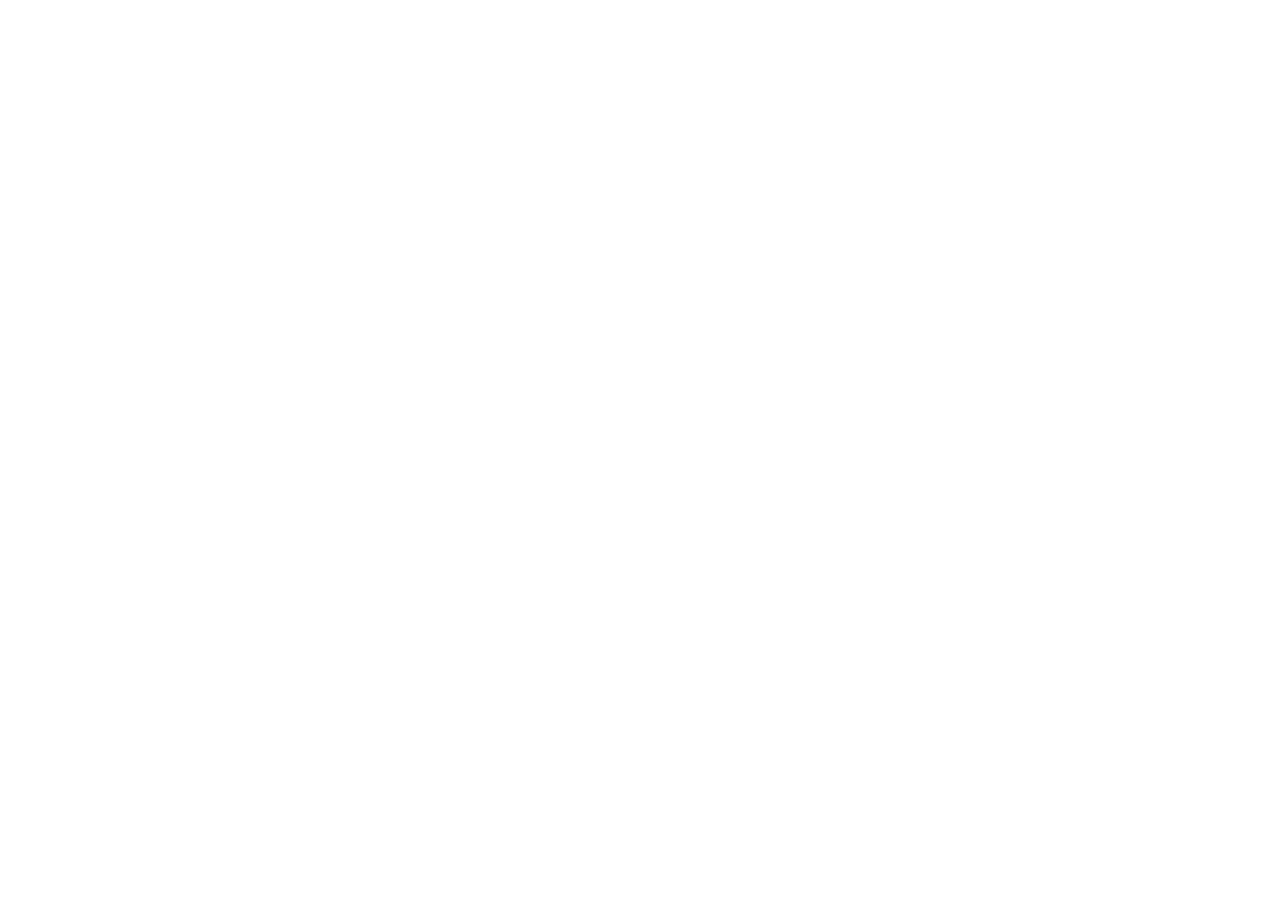
==== index.html @ f864d7c6 "terminei o dino's cardápio" ====
<!DOCTYPE html>
<html lang="pt-br">
<head>
    <meta charset="UTF-8">
    <meta name="viewport" content="width=device-width, initial-scale=1.0">
    <title>Dino's Pizzaria</title>
    <link rel="stylesheet" href="style.css">
</head>
<body>
    
</body>
</html>
---- style.css ----
/* RESET */
* {
    box-sizing: border-box;
    padding: 0;
    border: 0;
    margin: 0;
}

a {
    text-decoration: none;
}
/* FONTES */
@font-face {
    font-family: 'Montserrat';
    src: url(fonts/Montserrat/Montserrat-VariableFont_wght.ttf);
}

@font-face {
    font-family: 'Limelight';
    src: url(fonts/Limelight/Limelight-Regular.ttf);
}
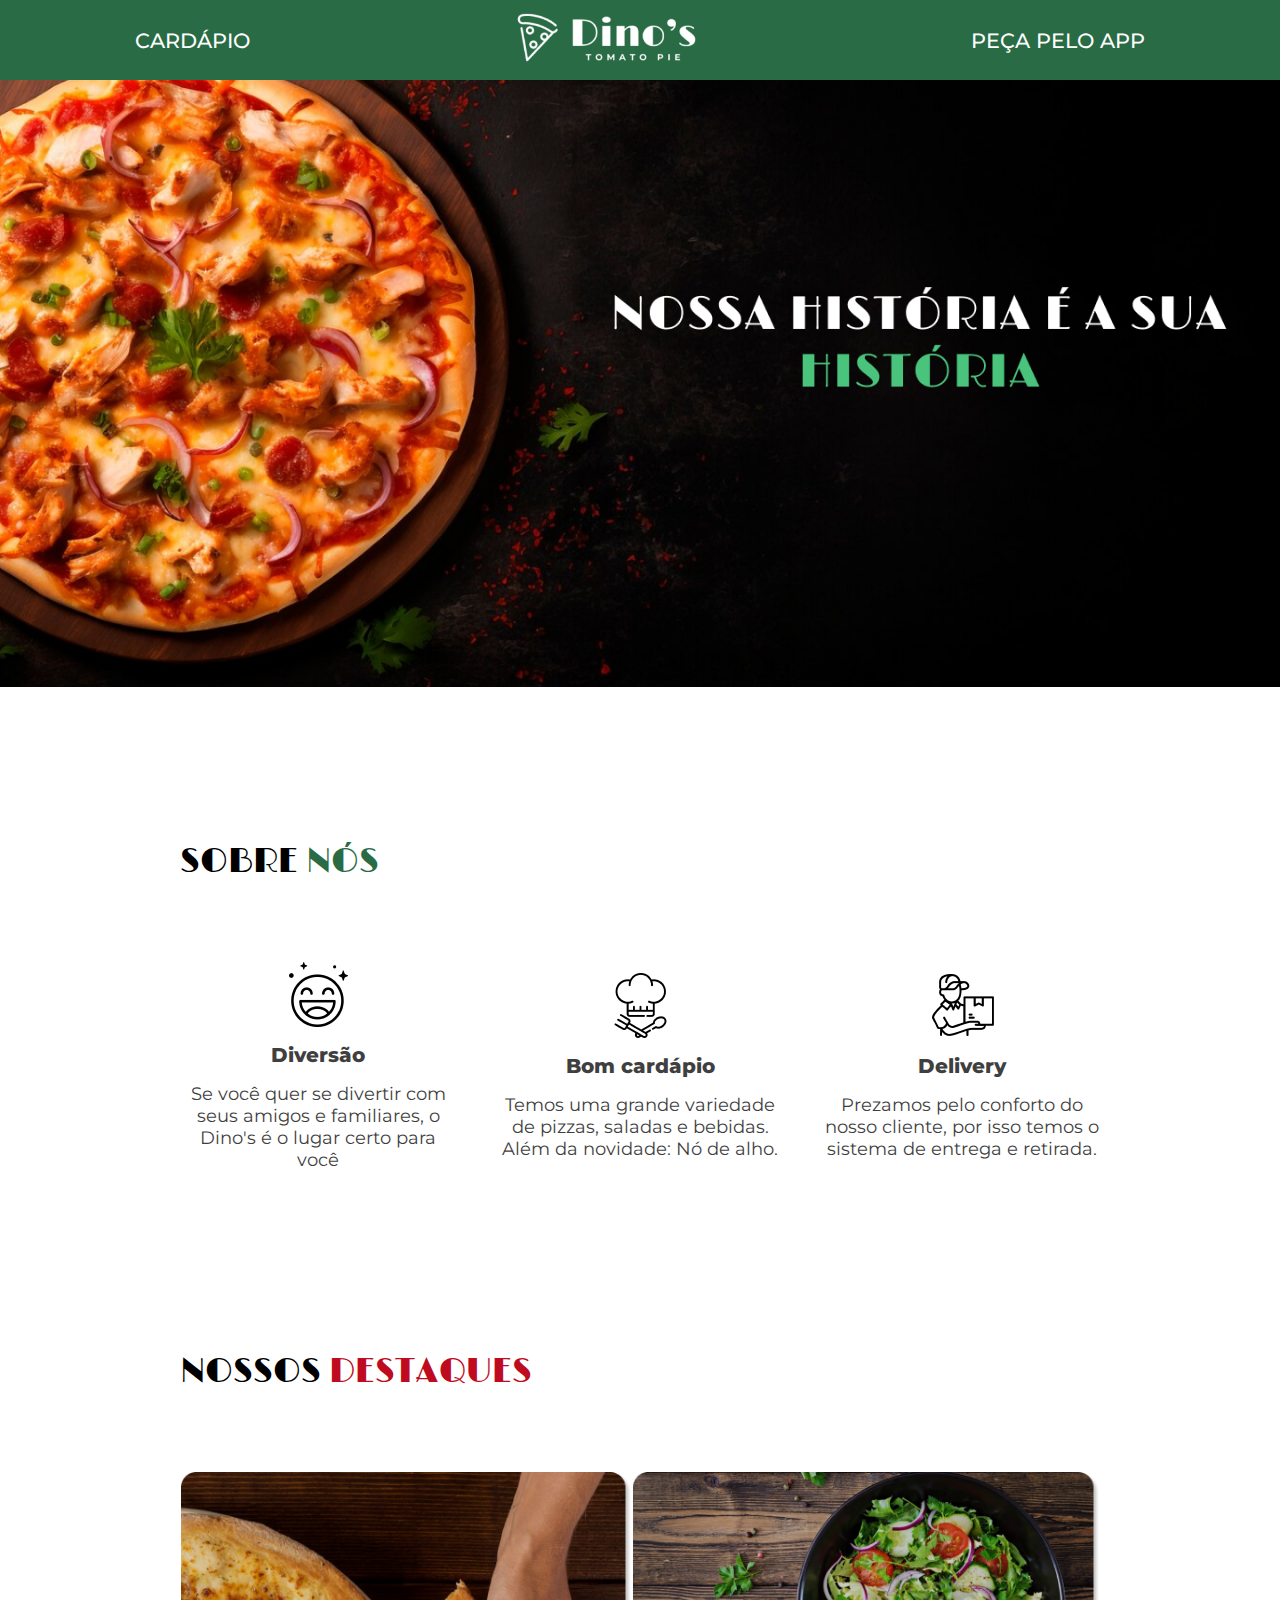
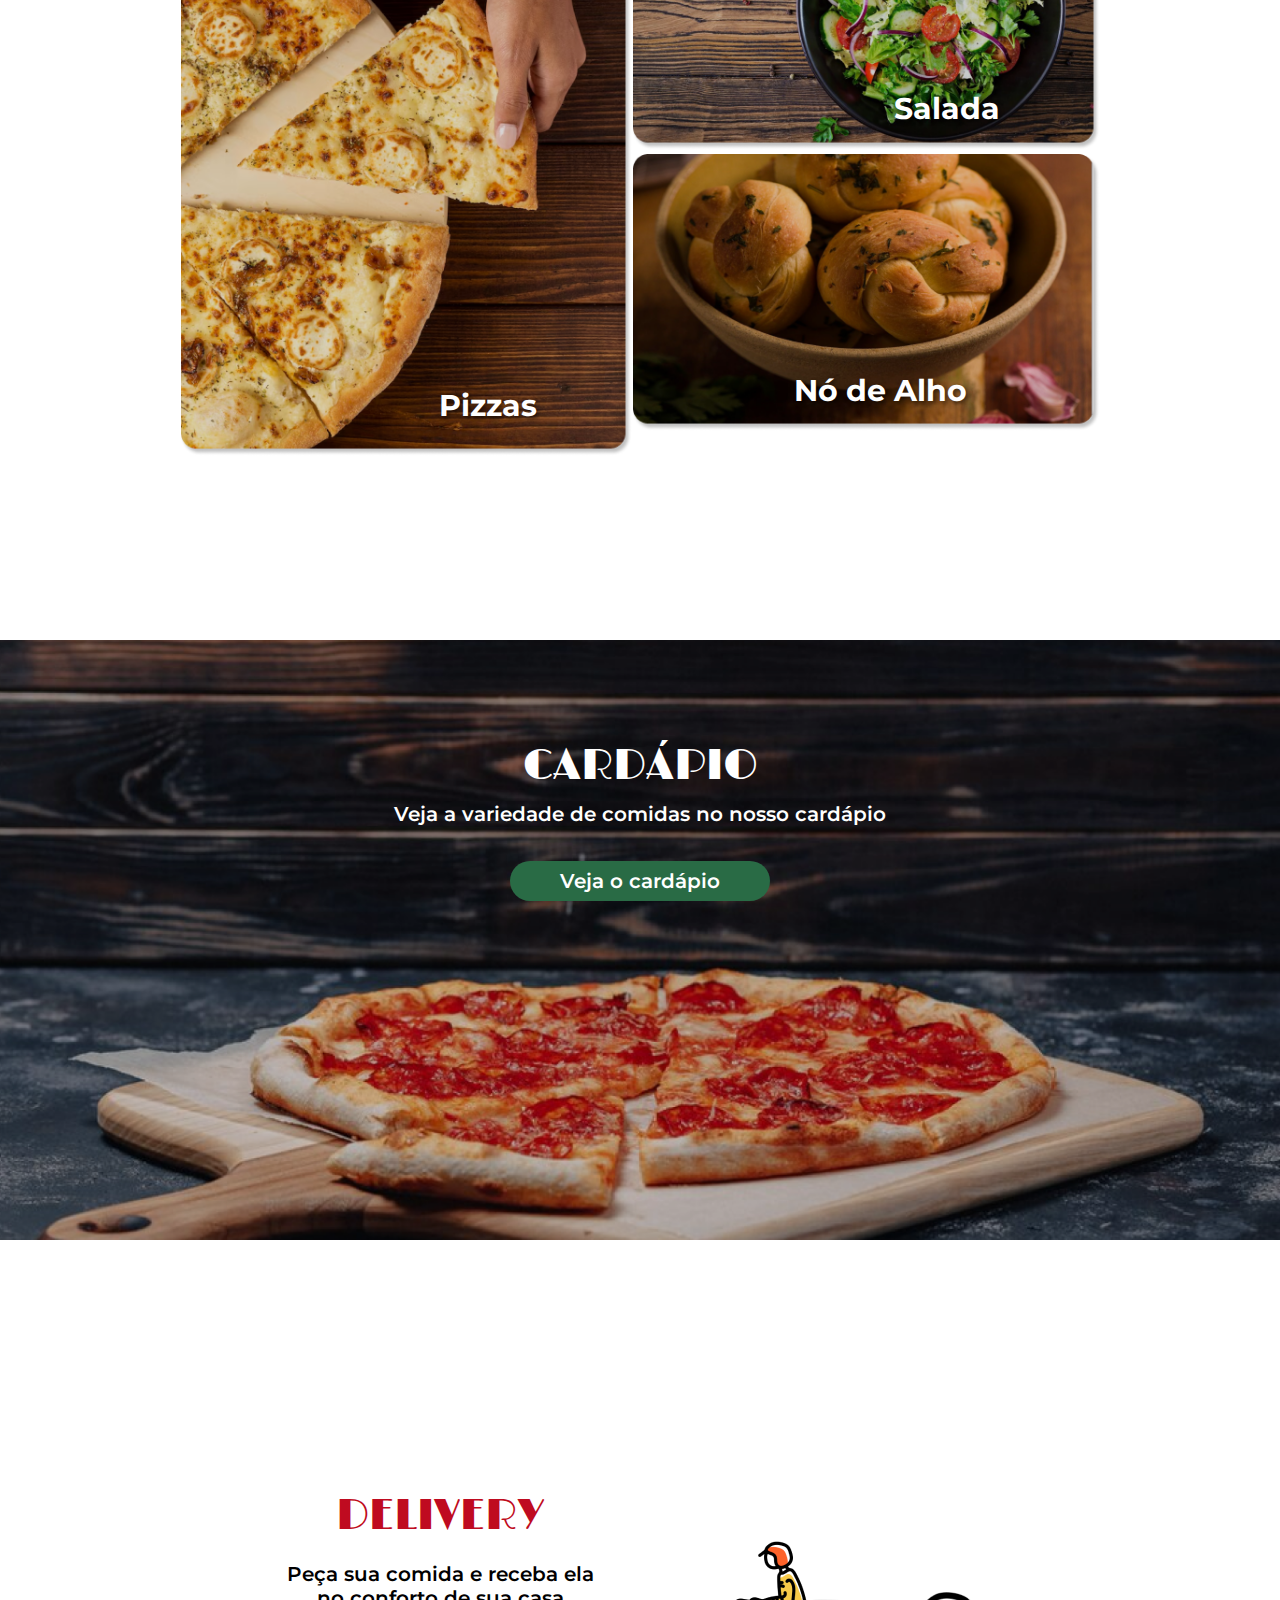
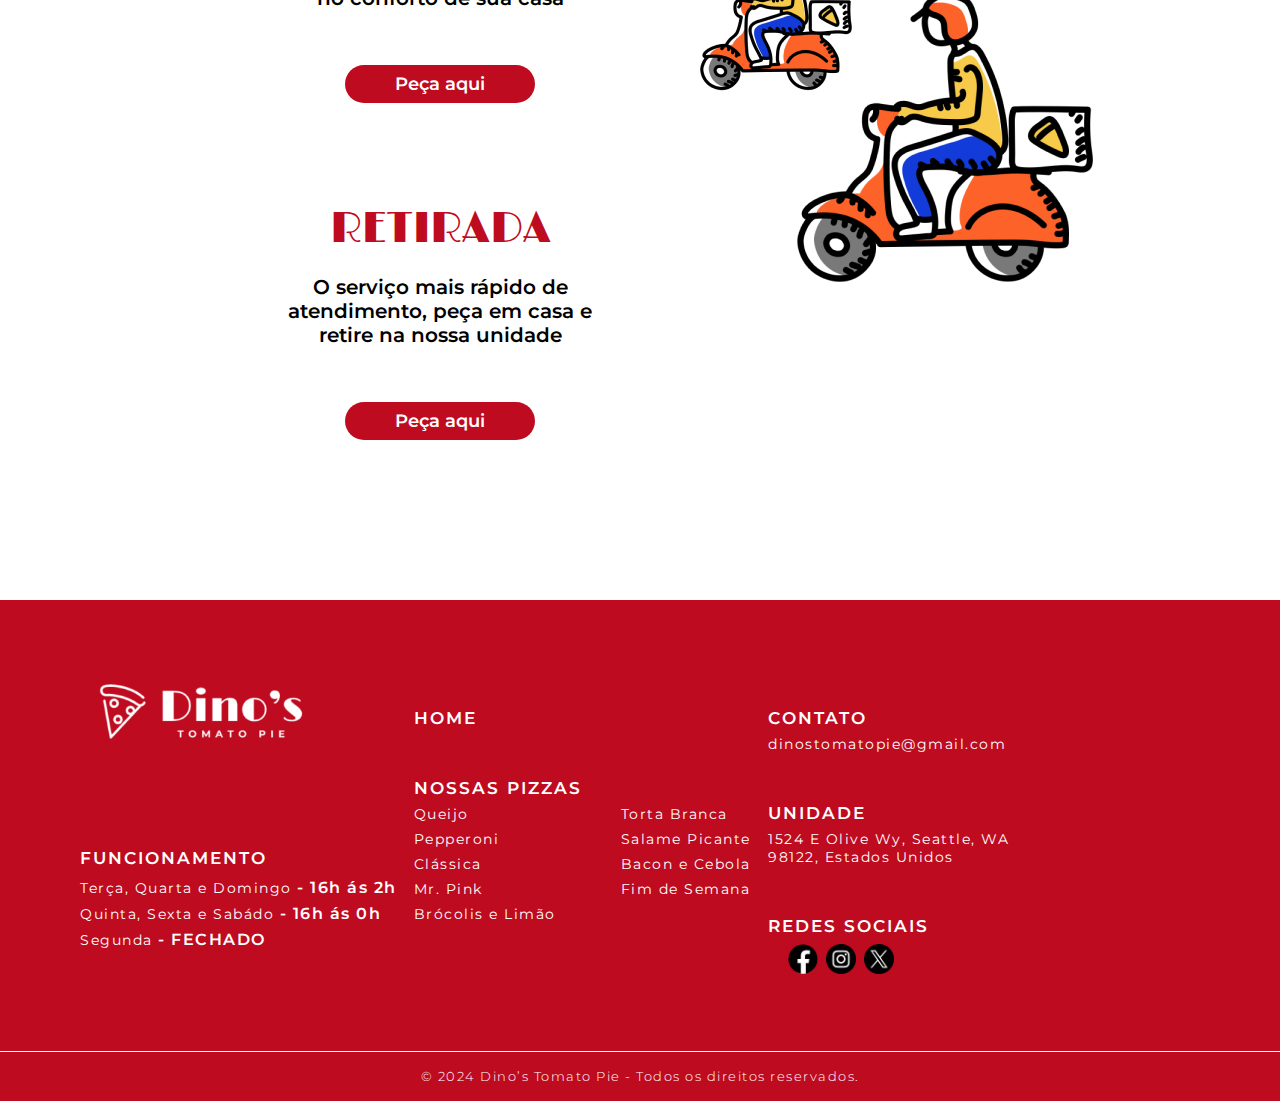
==== commit 4d39049f: "." ====
--- a/index.html
+++ b/index.html
@@ -1,12 +1,180 @@
 <!DOCTYPE html>
 <html lang="pt-br">
+
 <head>
     <meta charset="UTF-8">
     <meta name="viewport" content="width=device-width, initial-scale=1.0">
-    <title>Dino's Pizzaria</title>
+    <title>Dino's Tomato Pie</title>
     <link rel="stylesheet" href="style.css">
 </head>
+
 <body>
-    
+    <header id="header">
+        <div class="cabecalho">
+            <div class="item">
+                <a href="">CARDÁPIO</a>
+            </div>
+            <div class="itemImagem">
+                <a href="index.html"><img src="img/logo.png" alt=""></a>
+            </div>
+            <div class="item">
+                <a href="">PEÇA PELO APP</a>
+            </div>
+        </div>
+    </header>
+    <main>
+        <div class="inicio">
+            <img src="img/principalIndex.png" alt="Imagem da pizza">
+        </div>
+        <div class="container">
+            <div class="sobreNos">
+                <p class="tituloIndex">SOBRE <span>NÓS</span></p>
+                <div class="sobreGeral">
+                    <div class="beneficios">
+                        <img src="img/diversao.png" alt="Carinha sorrindo">
+                        <p class="titulo-menor">Diversão</p>
+                        <p class="texto-sobre">Se você quer se divertir com seus amigos e familiares, o Dino's é o lugar
+                            certo para você</p>
+                    </div>
+                    <div class="beneficios">
+                        <img src="img/bomCardapio.png" alt="icon de chef">
+                        <p class="titulo-menor">Bom cardápio</p>
+                        <p class="texto-sobre">Temos uma grande variedade de pizzas, saladas e bebidas. Além da
+                            novidade: Nó de alho.</p>
+                    </div>
+                    <div class="beneficios">
+                        <img src="img/delivery.png" alt="homem segurando caixa">
+                        <p class="titulo-menor">Delivery</p>
+                        <p class="texto-sobre">Prezamos pelo conforto do nosso cliente, por isso temos o sistema de
+                            entrega e retirada.</p>
+                    </div>
+                </div>
+            </div>
+
+            <section id="destaques">
+                <div class="nossosDestaques">
+                    <p class="tituloIndex">NOSSOS <span>DESTAQUES</span></p>
+                    <div class="destaques-grid">
+                        <div class="destaque-item">
+                            <img src="img/pizzas.png" alt="Pizza">
+                            <h3>Pizzas</h3>
+                        </div>
+                        <div class="destaque-separado">
+                            <div class="destaque-item">
+                                <img src="img/saladaIndex.png" alt="Salada">
+                                <h3>Salada</h3>
+                            </div>
+                            <div class="destaque-item">
+                                <img src="img/noDeAlho.png" alt="Nó de Alho">
+                                <h3>Nó de Alho</h3>
+                            </div>
+                        </div>
+                    </div>
+                </div>
+            </section>
+        </div>
+        <section id="cardapio">
+            <div class="cardapio">
+                <p class="titulo-cardapio">CARDÁPIO</p>
+                <p class="texto-cardapio">Veja a variedade de comidas no nosso cardápio</p>
+                <button class="button-cardapio" onclick="window.location.href='cardapio.html'">Veja o cardápio</button>
+            </div>
+        </section>
+
+        <div class="container">
+            <section id="delivery">
+                <div class="deliveryEretirada">
+                    <div class="textos-delivery">
+                        <div class="delivery">
+                            <p class="titulo-cardapio titulo-delivery">DELIVERY</p>
+                            <p class="texto-delivery">Peça sua comida e receba ela no conforto de sua casa</p>
+                            <button class="peca">Peça aqui</button>
+                        </div>
+                        <div class="delivery">
+                            <p class="titulo-cardapio titulo-delivery">RETIRADA</p>
+                            <p class="texto-delivery">O serviço mais rápido de atendimento, peça em casa e retire na nossa unidade</p>
+                            <button class="peca">Peça aqui</button>
+                        </div>
+                    </div>
+                    <div class="imagem-delivery">
+                        <img src="img/deliveryRetirada.png" alt="motoqueiro com caixas">
+                    </div>
+                </div>
+            </section>
+        </div>
+
+
+
+    </main>
+    <footer id="footer">
+        <div class="colunas">
+            <div class="coluna1">
+                <a href="#header">
+                    <div class="logo">
+                        <img src="img/logo.png" alt="logo" class="logoIMG">
+                    </div>
+                </a>
+                <div class="funcionamento">
+                    <p class="titulo">FUNCIONAMENTO</p>
+                    <div class="horarios">
+                        <p class="texto">Terça, Quarta e Domingo <span>- 16h ás 2h</span></p>
+                        <p class="texto">Quinta, Sexta e Sabádo <span>- 16h ás 0h</span></p>
+                        <p class="texto">Segunda <span>- FECHADO</span></p>
+                    </div>
+                </div>
+            </div>
+            <div class="coluna2">
+                <a href="#header">
+                    <div class="home">
+                        <p class="titulo">HOME</p>
+                    </div>
+                </a>
+                <div class="nossasPizzas">
+                    <p class="titulo">NOSSAS PIZZAS</p>
+                    <div class="pizzas">
+                        <div class="parte1">
+                            <p class="texto">Queijo</p>
+                            <p class="texto">Pepperoni</p>
+                            <p class="texto">Clássica</p>
+                            <p class="texto">Mr. Pink</p>
+                            <p class="texto">Brócolis e Limão</p>
+                        </div>
+                        <div class="parte2">
+                            <p class="texto">Torta Branca</p>
+                            <p class="texto">Salame Picante</p>
+                            <p class="texto">Bacon e Cebola</p>
+                            <p class="texto">Fim de Semana</p>
+                        </div>
+                    </div>
+                </div>
+            </div>
+            <div class="coluna3">
+                <div class="contato">
+                    <p class="titulo">CONTATO</p>
+                    <p class="texto">dinostomatopie@gmail.com</p>
+                </div>
+                <div class="unidade">
+                    <p class="titulo">UNIDADE</p>
+                    <p class="texto">1524 E Olive Wy, Seattle, WA 98122, Estados Unidos</p>
+                </div>
+                <div class="redes">
+                    <p class="titulo">REDES SOCIAIS</p>
+                    <div class="imagensRedes">
+                        <a href="https://www.facebook.com/Dinostomatopie/"><img src="img/facebook.png" alt="facebook"
+                                class="redesIMG"></a>
+                        <a href="https://www.instagram.com/dinosseattle/"><img src="img/instagram.png" alt="instagram"
+                                class="redesIMG"></a>
+                        <a href="https://twitter.com/dinostomatopie"><img src="img/twitter.png" alt="twitter"
+                                class="redesIMG"></a>
+                    </div>
+                </div>
+            </div>
+        </div>
+        <div class="linha"></div>
+        <div class="final">
+            <p class="textoFinal">© 2024 Dino’s Tomato Pie - Todos os direitos reservados.</p>
+        </div>
+    </footer>
 </body>
+
 </html>--- a/style.css
+++ b/style.css
@@ -8,6 +8,7 @@
 
 a {
     text-decoration: none;
+    color: #fff;
 }
 /* FONTES */
 @font-face {
@@ -18,4 +19,293 @@
 @font-face {
     font-family: 'Limelight';
     src: url(fonts/Limelight/Limelight-Regular.ttf);
+}
+
+/* CABEÇALHO */
+#header {
+    background-color: #296B45;
+    position: fixed;
+    width: 100%;
+    z-index: 100;
+}
+
+.cabecalho {
+    display: flex;
+    align-items: center;
+    justify-content: space-around;
+    padding: 10px;
+}
+
+.itemImagem img {
+    width: 220px;
+}
+
+.item {
+    font: 500 2.3vh 'Montserrat', sans-serif;
+}
+
+.item a {
+    color: #fff;
+}
+
+/* CONTEUDO */
+.inicio img{
+    width: 100%;
+}
+
+.container{
+    margin: 150px 180px 0 180px;
+}
+
+.tituloIndex{
+    font: 500 34px 'Limelight', sans-serif;
+}
+
+.sobreNos span{
+    color: #296B45;
+}
+
+.nossosDestaques span{
+    color: #BF0B20;
+}
+
+.sobreGeral{
+    display: flex;
+    flex-direction: row;
+    flex-wrap: wrap;
+    justify-content: space-between;
+    margin-top: 80px;
+}
+
+.beneficios{
+    display: flex;
+    flex-direction: column;
+    align-items: center;
+    justify-content: center;
+    width: 30%;
+    text-align: center;
+}
+
+.titulo-menor{
+    font: 800 20px 'Montserrat', sans-serif;
+    color: #3f3f3f;
+    margin-top: 16px;
+}
+
+.texto-sobre{
+    font: 400 18px 'Montserrat', sans-serif;
+    color: #3f3f3f;
+    margin-top: 16px;
+}
+
+.nossosDestaques {
+    margin-top: 80px;
+}
+
+.destaques-separado {
+    display: flex;
+    flex-direction: column;
+}
+
+.destaques-grid {
+    display: flex;
+    flex-direction: row;
+    margin-top: 80px;
+    justify-content: space-between;
+}
+
+#destaques {
+    margin-top: 180px;
+}
+
+.destaque-item {
+    position: relative;
+}
+
+.destaque-item img {
+    width: 100%;
+    height: auto;
+}
+
+.destaque-item h3 {
+    position: absolute;
+    bottom: 3%;
+    right: 10%;
+    transform: translate(-50%, -50%);
+    color: white;
+    text-shadow: 2px 2px 4px rgba(0, 0, 0, 0.6);
+    font: 700 30px 'Montserrat', sans-serif;
+}
+
+#cardapio {
+    margin-top: 180px;
+}
+
+.cardapio {
+    background-image: url('img/cardapioIndex.png');
+    background-repeat: no-repeat;
+    background-size: cover;
+    background-position: center;
+    height: 600px;
+    display: flex;
+    flex-direction: column;
+    justify-content: flex-start;
+    align-items: center;
+}
+
+.titulo-cardapio{
+    margin-top: 100px;
+    font: 500 43px 'Limelight', sans-serif;
+    color: #fff;
+}
+
+.texto-cardapio {
+    color: white;
+    margin-top: 10px;
+    font: 600 20px 'Montserrat', sans-serif;
+}
+
+.button-cardapio {
+    font: 600 20px 'Montserrat', sans-serif;
+    margin-top: 35px;
+    padding: 8px 50px;
+    color: white;
+    background-color: #296B45;
+    border-radius: 25px;
+    cursor: pointer;
+}
+
+.titulo-delivery{
+    color: #BF0B20;
+}
+
+.deliveryEretirada{
+    display: flex;
+    flex-direction: row;
+    justify-content: space-between;
+    align-items: center;
+}
+
+.texto-delivery {
+    font: 600 20px 'Montserrat', sans-serif;
+    margin: 20px 20%;
+}
+
+.delivery{
+    text-align: center;
+}
+
+.peca {
+    font: 600 18px 'Montserrat', sans-serif;
+    margin-top: 35px;
+    padding: 8px 50px;
+    color: white;
+    background-color: #BF0B20;
+    border-radius: 25px;
+    cursor: pointer;
+}
+
+
+/* RODAPE */
+footer{
+    background-color: #BF0B20;
+    color: white;
+    margin-top: 160px;
+}
+
+.colunas{
+    display: flex;
+    flex-direction: row;
+    justify-content: space-between;
+    padding: 80px;
+}
+
+.horarios span{
+    font: 600 16px 'Montserrat', sans-serif;
+}
+
+.titulo{
+    font: 600 17px 'Montserrat', sans-serif;
+    letter-spacing: 2px;
+}
+
+.texto{
+    font: 400 14px 'Montserrat', sans-serif;
+    letter-spacing: 1.5px;
+    margin-top: 7px;
+}
+
+.textoFinal{
+    font: 300 13px 'Montserrat', sans-serif;
+    letter-spacing: 1.5px;
+}
+
+.logoIMG{
+    width: 250px;
+}
+
+.funcionamento{
+    margin-top: 100px;
+}
+
+.horarios{
+    margin-top: 10px;
+}
+
+.nossasPizzas, .unidade, .redes{
+    margin-top: 50px;
+}
+
+.pizzas{
+    display: flex;
+    flex-direction: row;
+}
+
+.parte2{
+    margin-left: 65px;
+}
+
+.home, .contato{
+    margin-top: 28px;
+}
+
+.imagensRedes{
+    margin-top: 15px;
+    margin-left: 20px;
+    height: 20px;
+    align-items: center;
+    display: flex;
+}
+
+.redesIMG{
+    width: 30px;
+    margin-right: 8px;
+}
+
+.redesIMG:hover{
+    transition: 0.5s;
+    width: 36px;
+    filter: brightness(50%);
+}
+
+.unidade{
+    width: 65%;
+}
+
+.linha {
+    height: 0.5px;
+    background-color: white;
+}
+
+.final {
+    text-align: center;
+    padding: 17px 0;
+}
+
+
+
+@media screen and (max-width: 768px){
+    main{
+        padding-top: 50px;
+    }
 }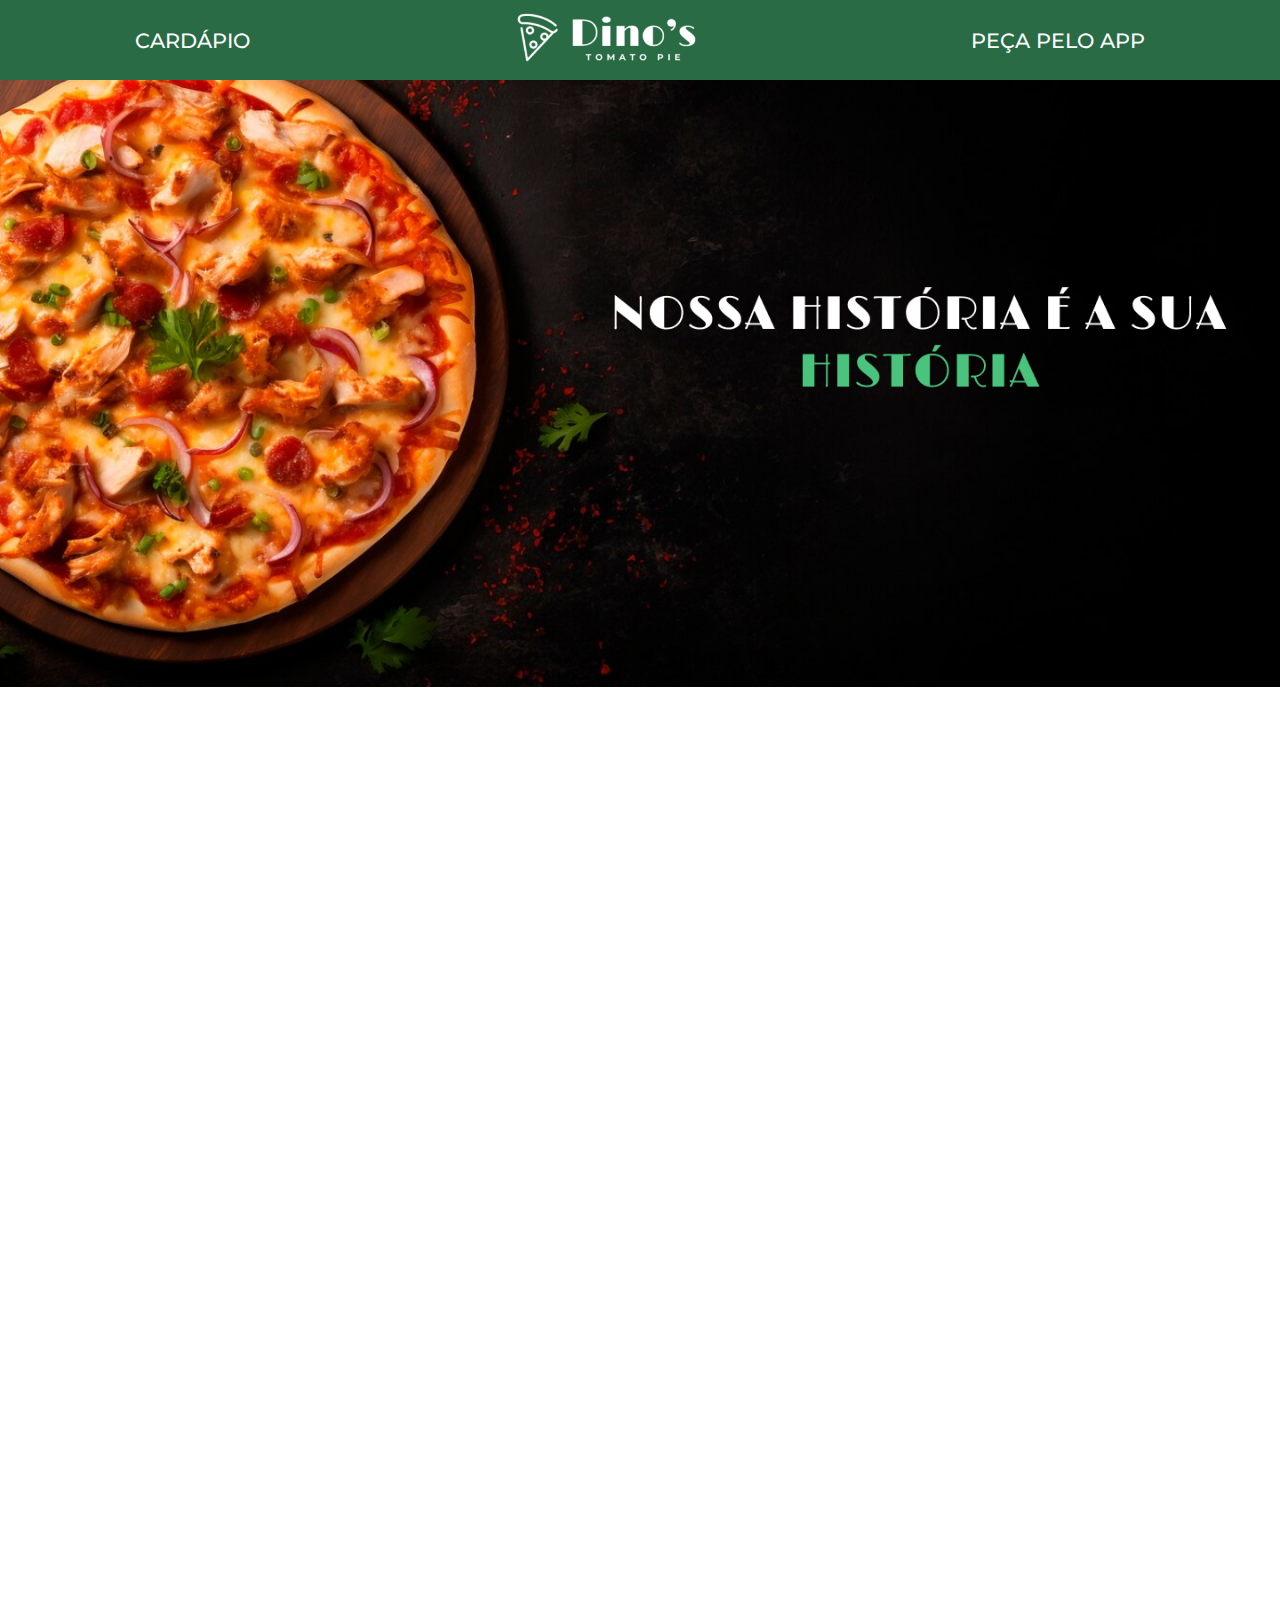
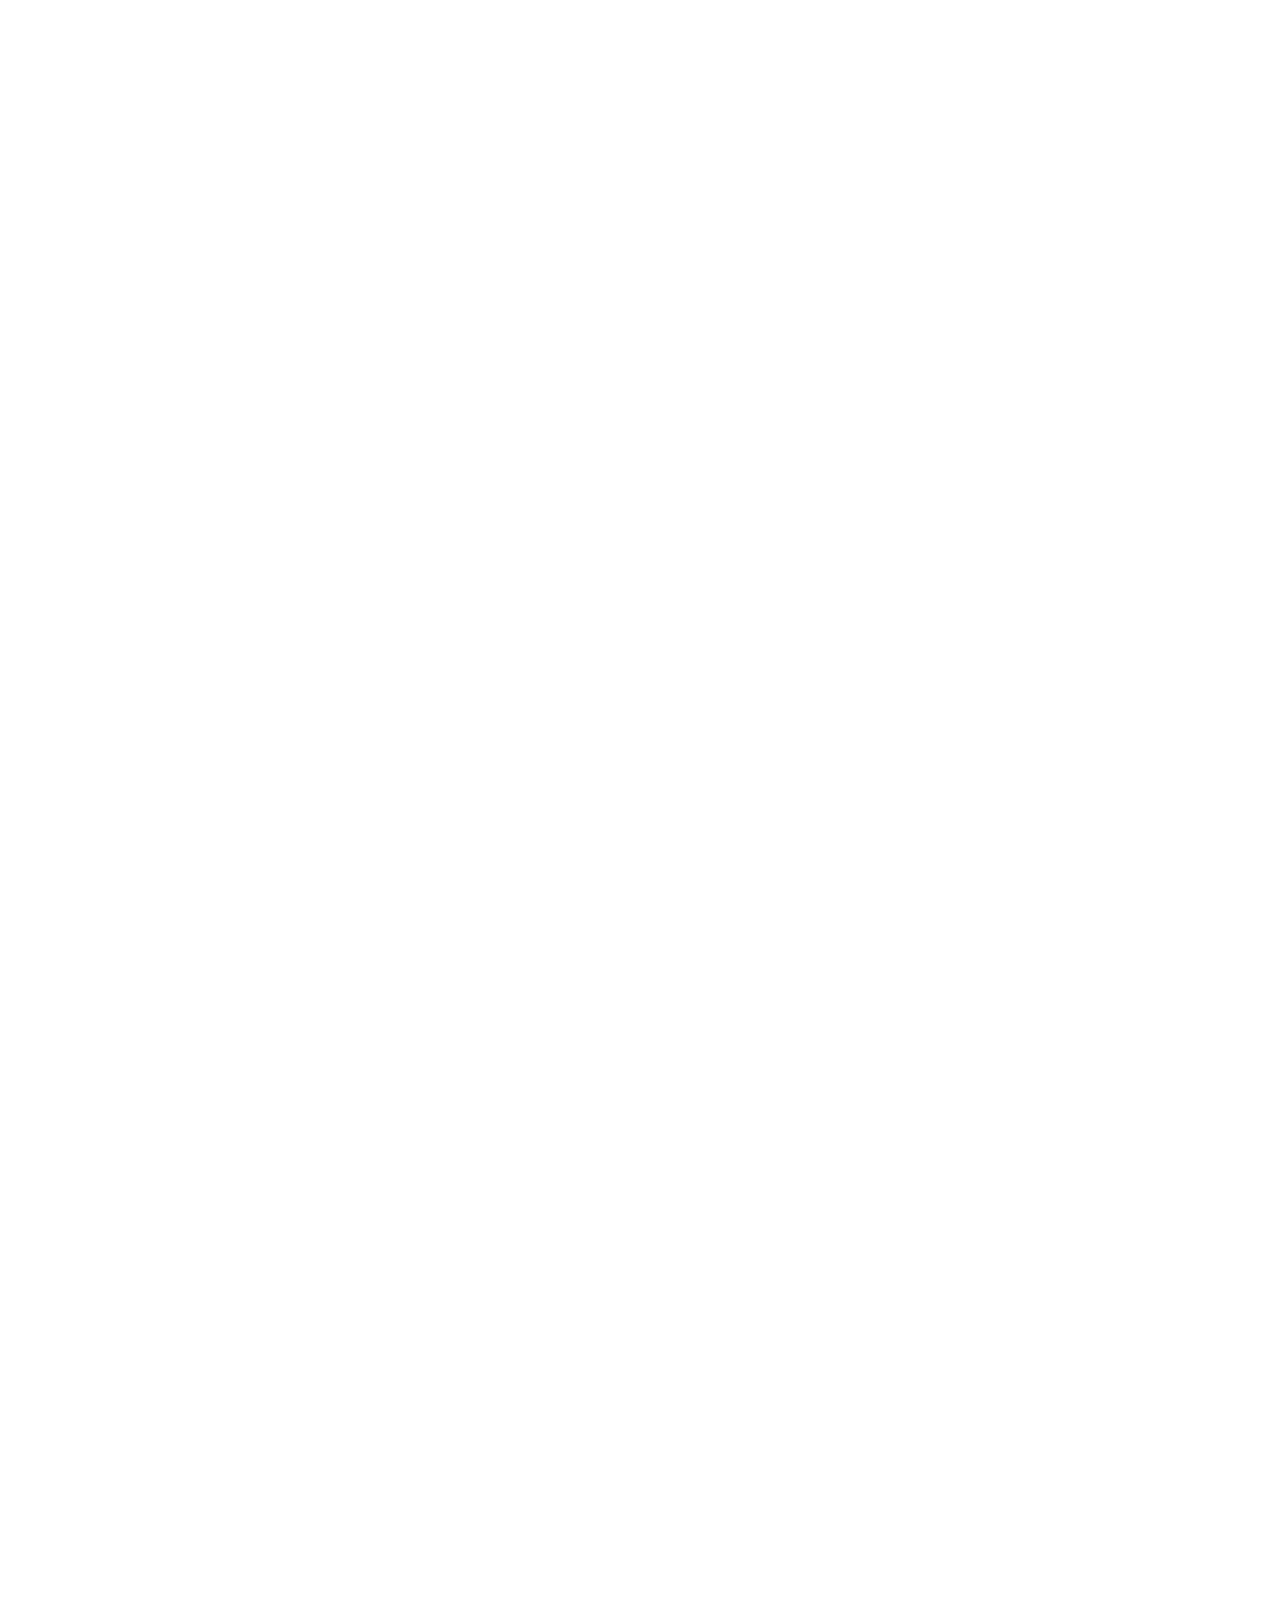
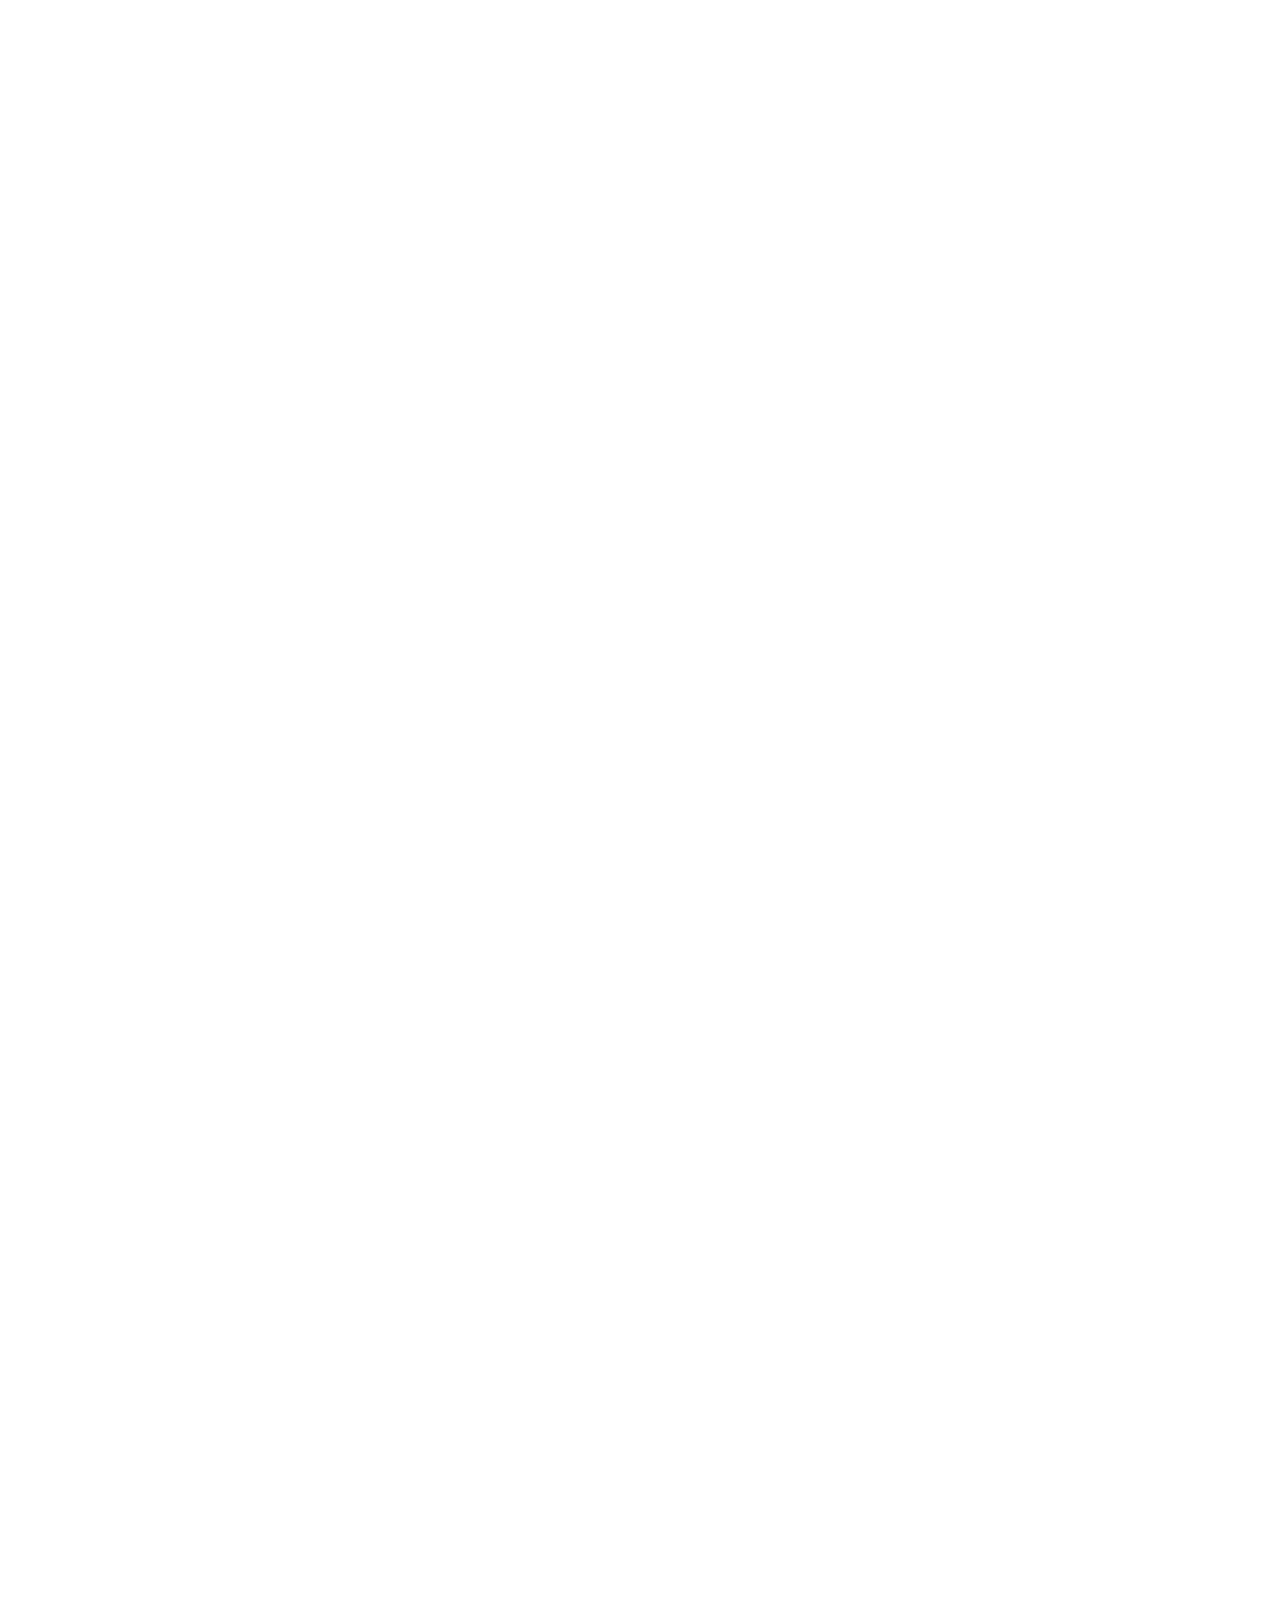
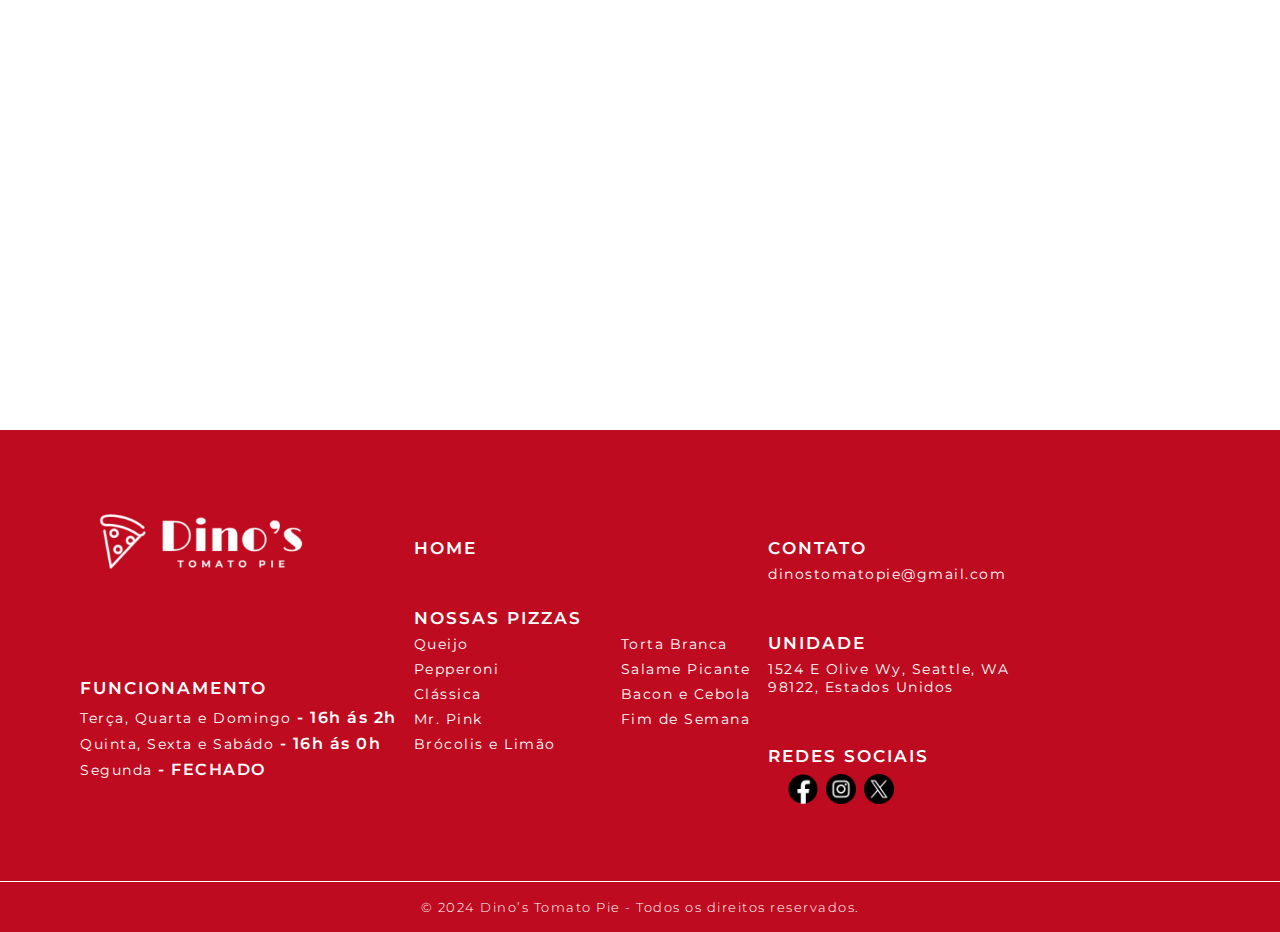
==== commit 7a89afb2: "." ====
--- a/index.html
+++ b/index.html
@@ -6,6 +6,7 @@
     <meta name="viewport" content="width=device-width, initial-scale=1.0">
     <title>Dino's Tomato Pie</title>
     <link rel="stylesheet" href="style.css">
+    <link rel="icon" href="img/pizzaLogo.png">
 </head>
 
 <body>
@@ -27,7 +28,7 @@
             <img src="img/principalIndex.png" alt="Imagem da pizza">
         </div>
         <div class="container">
-            <div class="sobreNos">
+            <div class="sobreNos fade-in">
                 <p class="tituloIndex">SOBRE <span>NÓS</span></p>
                 <div class="sobreGeral">
                     <div class="beneficios">
@@ -51,7 +52,7 @@
                 </div>
             </div>
 
-            <section id="destaques">
+            <section id="destaques" class="fade-in">
                 <div class="nossosDestaques">
                     <p class="tituloIndex">NOSSOS <span>DESTAQUES</span></p>
                     <div class="destaques-grid">
@@ -73,7 +74,7 @@
                 </div>
             </section>
         </div>
-        <section id="cardapio">
+        <section id="cardapio" class="fade-in">
             <div class="cardapio">
                 <p class="titulo-cardapio">CARDÁPIO</p>
                 <p class="texto-cardapio">Veja a variedade de comidas no nosso cardápio</p>
@@ -81,29 +82,48 @@
             </div>
         </section>
 
-        <div class="container">
-            <section id="delivery">
-                <div class="deliveryEretirada">
-                    <div class="textos-delivery">
-                        <div class="delivery">
-                            <p class="titulo-cardapio titulo-delivery">DELIVERY</p>
-                            <p class="texto-delivery">Peça sua comida e receba ela no conforto de sua casa</p>
-                            <button class="peca">Peça aqui</button>
-                        </div>
-                        <div class="delivery">
-                            <p class="titulo-cardapio titulo-delivery">RETIRADA</p>
-                            <p class="texto-delivery">O serviço mais rápido de atendimento, peça em casa e retire na nossa unidade</p>
-                            <button class="peca">Peça aqui</button>
-                        </div>
-                    </div>
-                    <div class="imagem-delivery">
-                        <img src="img/deliveryRetirada.png" alt="motoqueiro com caixas">
-                    </div>
-                </div>
-            </section>
-        </div>
-
-
+
+        <section id="delivery" class="fade-in">
+            <div class="deliveryEretirada">
+                <div class="textos-delivery">
+                    <div class="delivery">
+                        <p class="titulo-cardapio titulo-delivery">DELIVERY</p>
+                        <p class="texto-delivery">Peça sua comida e receba ela no conforto de sua casa</p>
+                        <button class="peca">Peça aqui</button>
+                    </div>
+                    <div class="delivery">
+                        <p class="titulo-cardapio titulo-delivery">RETIRADA</p>
+                        <p class="texto-delivery">O serviço mais rápido de atendimento, peça em casa e retire na
+                            nossa unidade</p>
+                        <button class="peca">Peça aqui</button>
+                    </div>
+                </div>
+                <div class="imagem-delivery">
+                    <img src="img/deliveryRetirada.png" alt="motoqueiro com caixas">
+                </div>
+            </div>
+        </section>
+
+
+        <section id="conheca" class="fade-in">
+            <div class="conheca">
+                <p class="tituloIndex">CONHEÇA NOSSA <span>CASA</span></p>
+                <div class="img-conheca">
+                    <img src="img/conheca1.png" alt="Dino's">
+                    <img src="img/conheca2.png" alt="Dino's">
+                </div>
+                <p class="texto-maiores">Apenas para maiores de 21 anos</p>
+
+                <div class="rua-conheca">
+                    <p class="texto-rua">1524 E Olive Wy, Seattle, WA 98122, Estados Unidos</p>
+                </div>
+                <div class="funcionamento-conheca">
+                    <p class="texto-func">Terça, Quarta e Domingo - 16h ás 0h</p>
+                    <p class="texto-func">Quinta, Sexta e Sabádo - 16h ás 02h</p>
+                    <p class="texto-func">Segunda - Fechado</p>
+                </div>
+            </div>
+        </section>
 
     </main>
     <footer id="footer">
@@ -175,6 +195,25 @@
             <p class="textoFinal">© 2024 Dino’s Tomato Pie - Todos os direitos reservados.</p>
         </div>
     </footer>
+
+    <script>
+        function animateOnScroll() {
+            const elementos = document.querySelectorAll('.fade-in');
+
+            elementos.forEach(elemento => {
+                const posicaoElemento = elemento.getBoundingClientRect().top;
+                const tamanhoTela = window.innerHeight;
+
+                if (posicaoElemento < tamanhoTela - 200) {
+                    elemento.classList.add('aparecer');
+                }
+            });
+        }
+
+        window.addEventListener('scroll', animateOnScroll);
+
+    </script>
+
 </body>
 
 </html>--- a/style.css
+++ b/style.css
@@ -61,7 +61,7 @@
     font: 500 34px 'Limelight', sans-serif;
 }
 
-.sobreNos span{
+.sobreNos span, .conheca span{
     color: #296B45;
 }
 
@@ -102,6 +102,7 @@
     margin-top: 80px;
 }
 
+
 .destaques-separado {
     display: flex;
     flex-direction: column;
@@ -112,6 +113,8 @@
     flex-direction: row;
     margin-top: 80px;
     justify-content: space-between;
+    flex-wrap: wrap;
+    text-align: center;
 }
 
 #destaques {
@@ -120,17 +123,18 @@
 
 .destaque-item {
     position: relative;
+    margin: 20px 0;
 }
 
 .destaque-item img {
-    width: 100%;
+    width: 90%;
     height: auto;
 }
 
 .destaque-item h3 {
     position: absolute;
     bottom: 3%;
-    right: 10%;
+    right: 7%;
     transform: translate(-50%, -50%);
     color: white;
     text-shadow: 2px 2px 4px rgba(0, 0, 0, 0.6);
@@ -147,6 +151,7 @@
     background-size: cover;
     background-position: center;
     height: 600px;
+    width: 100%;
     display: flex;
     flex-direction: column;
     justify-content: flex-start;
@@ -175,6 +180,26 @@
     cursor: pointer;
 }
 
+.button-cardapio, .peca {
+    transition: background-color 0.3s ease, transform 0.3s ease;
+}
+
+.beneficios, .destaque-item{
+    transition:  transform 0.3s ease;
+}
+
+.beneficios:hover{
+    transform: scale(1.15);
+}
+
+.destaque-item:hover{
+    transform: scale(1.05);
+}
+
+.button-cardapio:hover, .peca:hover {
+    transform: scale(1.05);
+}
+
 .titulo-delivery{
     color: #BF0B20;
 }
@@ -182,6 +207,7 @@
 .deliveryEretirada{
     display: flex;
     flex-direction: row;
+    flex-wrap: wrap;
     justify-content: space-between;
     align-items: center;
 }
@@ -193,6 +219,10 @@
 
 .delivery{
     text-align: center;
+}
+
+.imagem-delivery img{
+    width: 70%;
 }
 
 .peca {
@@ -205,12 +235,66 @@
     cursor: pointer;
 }
 
+#conheca{
+    background-color: #F5F5F5;
+    display: flex;
+    flex-direction: column;
+    align-items: center;
+    justify-content: center;
+    text-align: center;
+    margin-top: 130px;
+}
+
+.img-conheca{
+    margin-top: 80px;
+    display: flex;
+    flex-direction: row;
+    flex-wrap: wrap;
+}
+
+.img-conheca img{
+    margin: 0 40px;
+}
+
+.texto-maiores{
+    font: 500 17px 'Montserrat', sans-serif;
+    margin-top: 25px;
+}
+
+.conheca{
+    margin: 130px 0 140px 0;
+}
+
+.funcionamento-conheca{
+    margin-top: 30px;
+}
+
+.texto-rua{
+    font: 700 18px 'Montserrat', sans-serif;
+    margin-top: 80px;
+}
+
+.texto-func{
+    font: 500 18px 'Montserrat', sans-serif;
+    margin: 8px 0;
+}
+
+.fade-in {
+    opacity: 0;
+    transform: translateY(20px);
+    transition: opacity 0.6s ease-out, transform 0.6s ease-out;
+}
+
+.fade-in.aparecer {
+    opacity: 1;
+    transform: translateY(0);
+}
+
 
 /* RODAPE */
 footer{
     background-color: #BF0B20;
     color: white;
-    margin-top: 160px;
 }
 
 .colunas{
@@ -218,6 +302,7 @@
     flex-direction: row;
     justify-content: space-between;
     padding: 80px;
+    flex-wrap: wrap;
 }
 
 .horarios span{
@@ -306,6 +391,186 @@
 
 @media screen and (max-width: 768px){
     main{
-        padding-top: 50px;
+        padding-top: 140px;
+    }
+
+    .container{
+        margin: 0px 80px;
+    }
+
+    .cabecalho {
+        display: flex;
+        flex-direction: column;
+        align-items: center;
+    }
+
+    .itemImagem {
+        order: -1;
+    }
+    
+    .itemImagem img {
+        width: 200px; 
+        margin-bottom: 20px;
+    }
+
+    .item {
+        display: flex;
+        justify-content: center;
+        gap: 10px;
+        font-size: 3vw;
+        margin: 5px 0;
+        width: 100%;
+        border-top: #dcdcdc solid 1px;
+        padding-top: 10px;
+    }
+
+    .sobreGeral {
+        flex-direction: column;
+        justify-content: center;
+        align-items: center;
+    }
+
+    .beneficios {
+        width: 100%;
+        margin: 50px 0;
+    }
+
+    .destaque-item {
+        margin: 35px 0 0 0;
+    }
+
+    .titulo-cardapio{
+        font: 500 33px 'Limelight', sans-serif;
+    }
+
+    .texto-cardapio {
+        font: 600 15px 'Montserrat', sans-serif;
+        margin: 10px 40px 0 40px;
+        text-align: center;
+    }
+    
+    .button-cardapio {
+        font: 600 14px 'Montserrat', sans-serif;
+    }
+    
+    .texto-delivery {
+        font: 600 16px 'Montserrat', sans-serif;
+        margin: 20px 0;
+    }
+    
+    .peca {
+        font: 600 16px 'Montserrat', sans-serif;
+        margin-top: 20px;
+    }
+
+    .sobreNos{
+        margin-top: 130px;
+    }
+
+    #destaques {
+        margin-top: 130px;
+    }
+
+    .imagem-delivery img{
+        width: 70%;
+    }
+
+    .imagem-delivery{
+        display: flex;
+        justify-content: center;
+        align-items: center;
+        margin-top: 90px;
+    }
+    
+    .img-conheca{
+        display: flex;
+        flex-direction: column;
+        justify-content: center;
+        text-align: center;
+        align-items: center;
+        margin-top: 30px;
+    }
+    
+    .img-conheca img{
+        margin: 30px 0;
+        width: 70%;
+    }
+    
+    .texto-maiores{
+        margin-top: 8px;
+    }
+    
+    .funcionamento-conheca{
+        margin-top: 30px;
+    }
+    
+    .texto-rua{
+        font: 700 18px 'Montserrat', sans-serif;
+        margin-top: 80px;
+        text-align: center;
+    }
+
+    .rua-conheca{
+        margin: 0 35px;
+    }
+    
+    .texto-func{
+        font: 500 18px 'Montserrat', sans-serif;
+        margin: 8px 0;
+    }
+
+    .colunas{
+        display: flex;
+        flex-direction: row;
+        justify-content: space-between;
+        padding: 30px;
+        flex-wrap: wrap;
+    }
+
+    .destaque-item h3 {
+        position: absolute;
+        bottom: 3%;
+        right: 7%;
+        transform: translate(-50%, -50%);
+        color: white;
+        text-shadow: 2px 2px 4px rgba(0, 0, 0, 0.6);
+        font: 700 20px 'Montserrat', sans-serif;
+    }
+
+}
+
+@media screen and (max-width: 1115px){
+    .item {
+        font: 500 1.7vh 'Montserrat', sans-serif;
+    }
+
+    .img-conheca{
+        display: flex;
+        flex-direction: column;
+        justify-content: center;
+        text-align: center;
+        align-items: center;
+        margin-top: 30px;
+    }
+    
+    .img-conheca img{
+        margin: 30px 0;
+        width: 70%;
+    }
+
+    .deliveryEretirada{
+        display: flex;
+        justify-content: center;
+    }
+
+    .imagem-delivery img{
+        width: 70%;
+    }
+
+    .imagem-delivery{
+        display: flex;
+        justify-content: center;
+        align-items: center;
+        margin-top: 90px;
     }
 }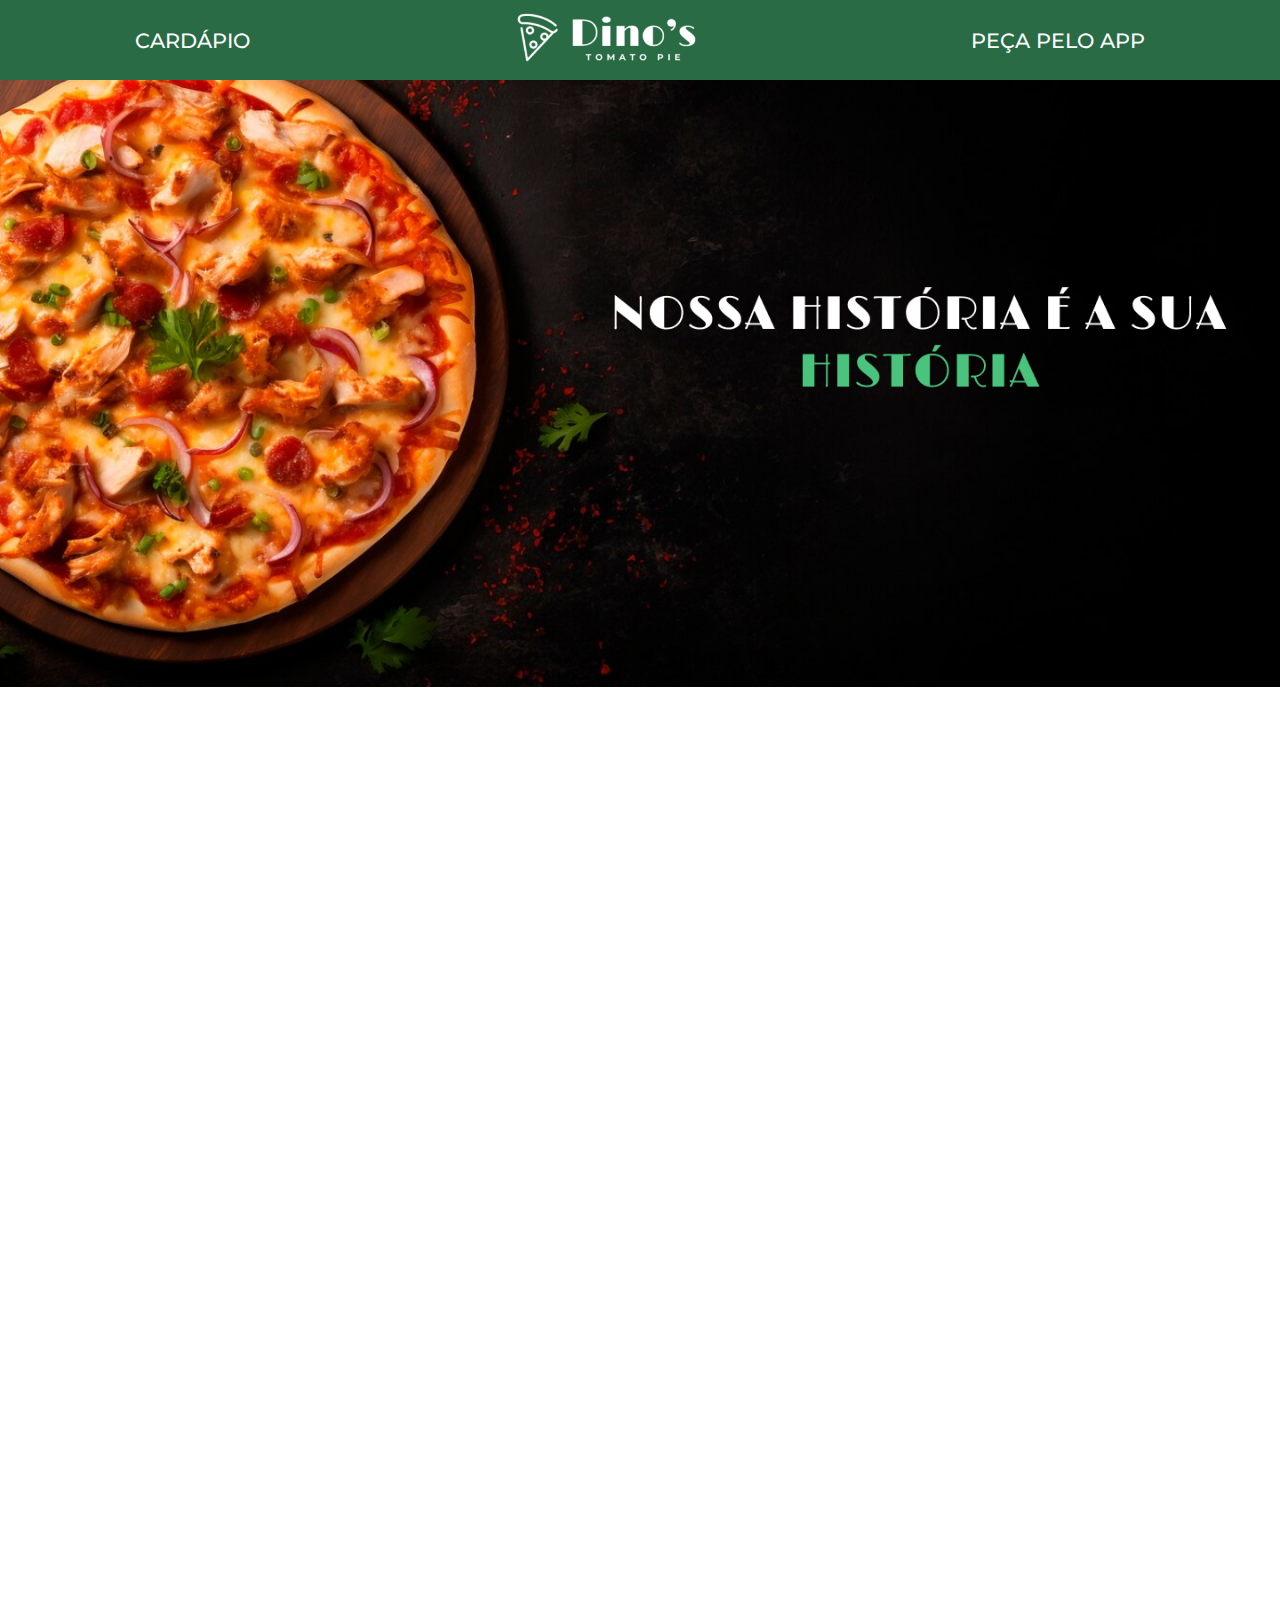
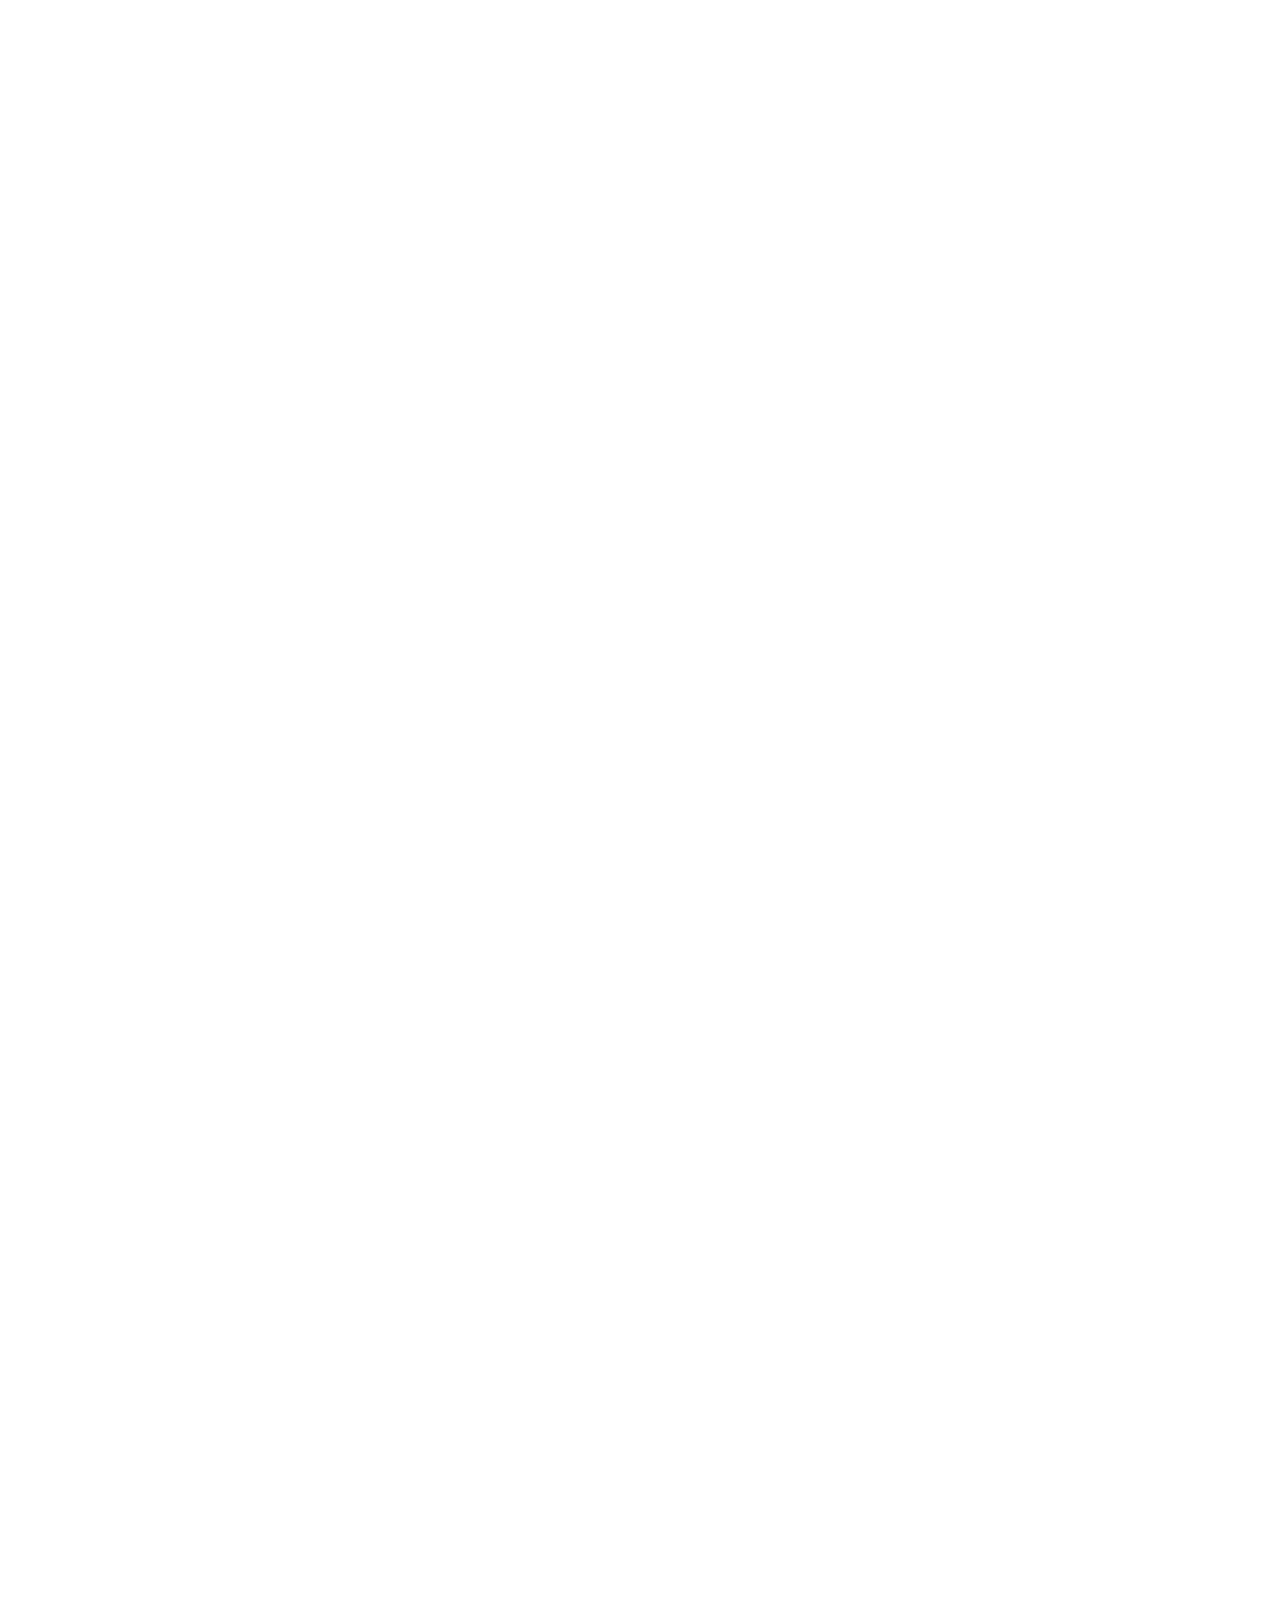
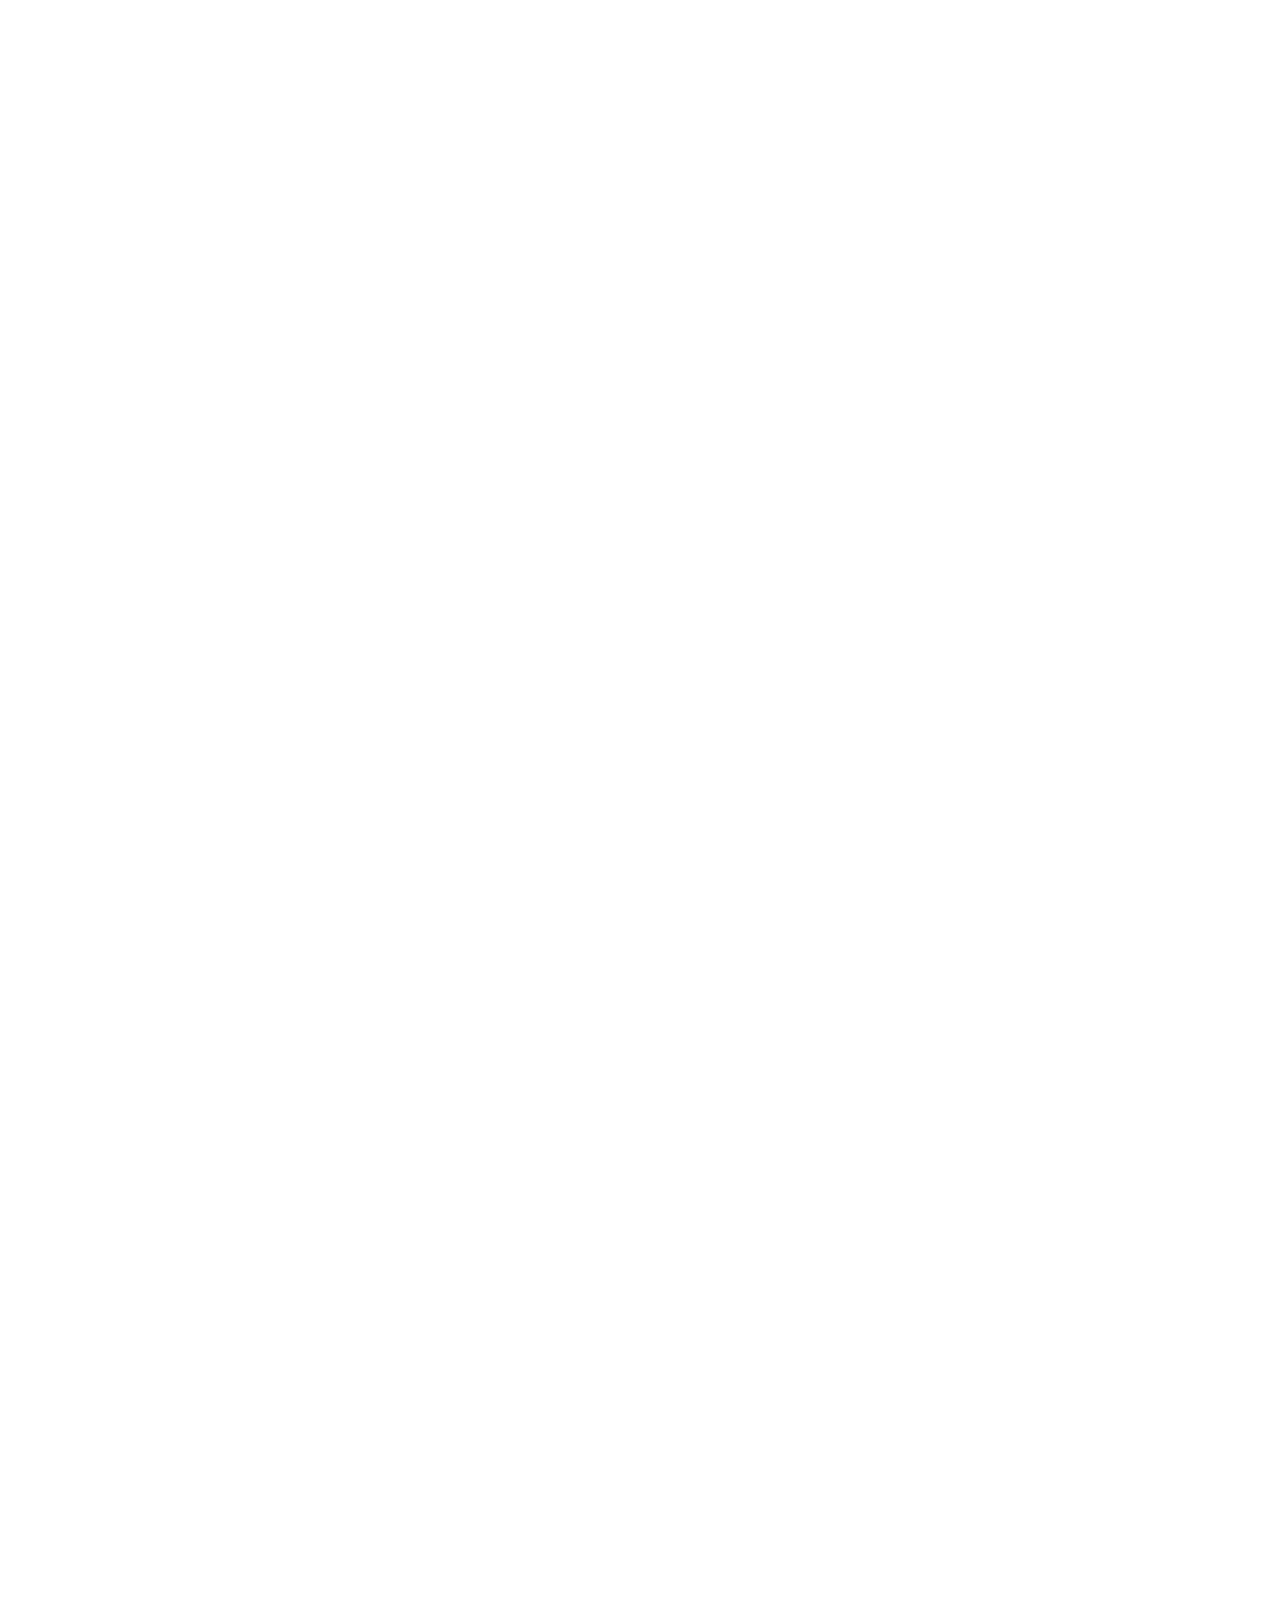
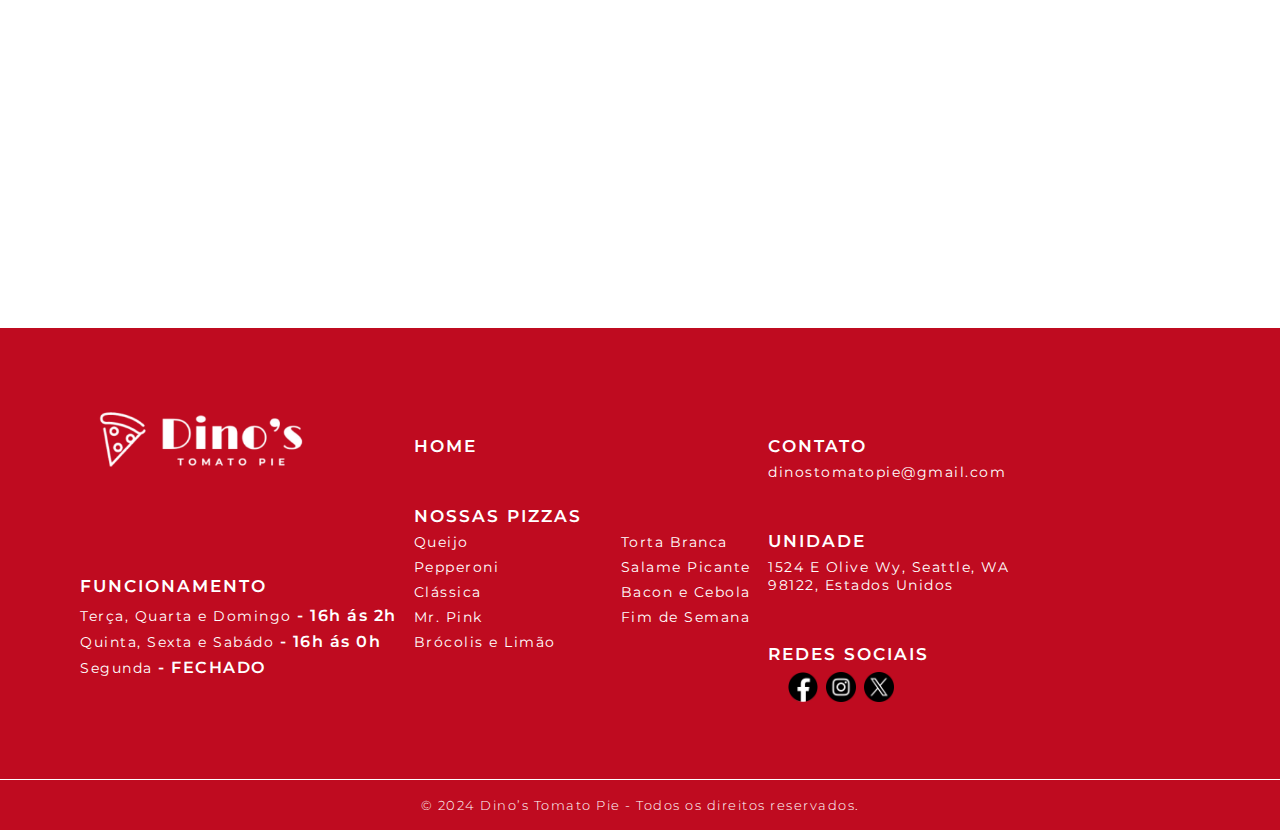
==== commit 99a20420: "." ====
--- a/index.html
+++ b/index.html
@@ -13,13 +13,13 @@
     <header id="header">
         <div class="cabecalho">
             <div class="item">
-                <a href="">CARDÁPIO</a>
+                <a href="cardapio.html">CARDÁPIO</a>
             </div>
             <div class="itemImagem">
                 <a href="index.html"><img src="img/logo.png" alt=""></a>
             </div>
             <div class="item">
-                <a href="">PEÇA PELO APP</a>
+                <a href="https://order.online/store/dino's-tomato-pie-seattle-1085111/?delivery=true&hideModal=true">PEÇA PELO APP</a>
             </div>
         </div>
     </header>
@@ -89,13 +89,13 @@
                     <div class="delivery">
                         <p class="titulo-cardapio titulo-delivery">DELIVERY</p>
                         <p class="texto-delivery">Peça sua comida e receba ela no conforto de sua casa</p>
-                        <button class="peca">Peça aqui</button>
+                        <a href="https://order.online/store/dino's-tomato-pie-seattle-1085111/?delivery=true&hideModal=true" class="peca">Peça aqui</a>
                     </div>
                     <div class="delivery">
                         <p class="titulo-cardapio titulo-delivery">RETIRADA</p>
                         <p class="texto-delivery">O serviço mais rápido de atendimento, peça em casa e retire na
                             nossa unidade</p>
-                        <button class="peca">Peça aqui</button>
+                        <a href="https://order.online/store/dino's-tomato-pie-seattle-1085111/?hideModal=true&pickup=true" class="peca">Peça aqui</a>
                     </div>
                 </div>
                 <div class="imagem-delivery">
